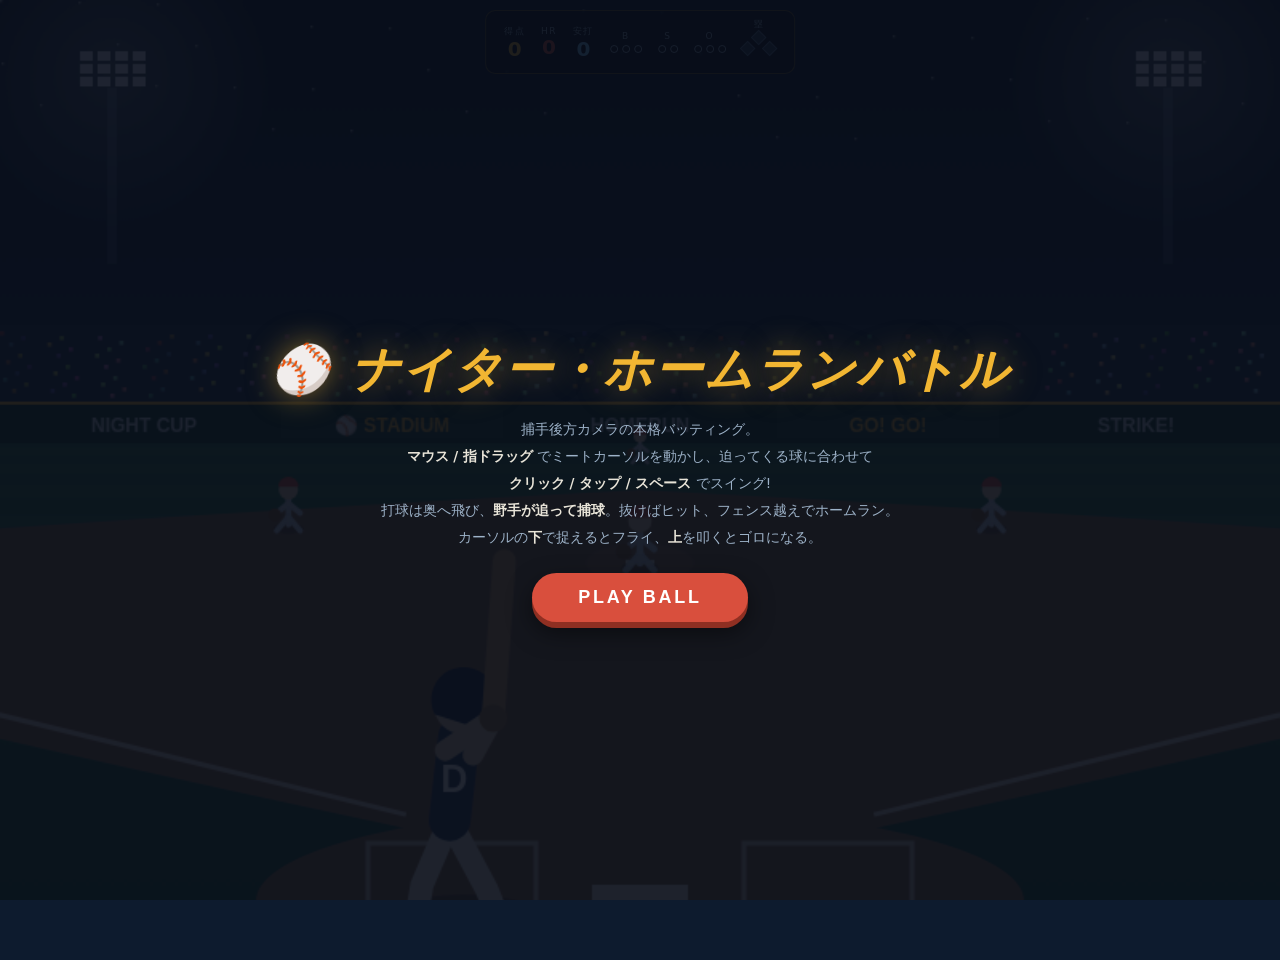
==== original.html @ 0b285982 "3Dでバッティングができるように変更" ====
<!DOCTYPE html>
<html lang="ja">
<head>
<meta charset="UTF-8">
<meta name="viewport" content="width=device-width, initial-scale=1.0">
<title>ナイター・ホームランバトル</title>
<style>
  :root{--night:#0d1b2e;--gold:#f2b632;--red:#d94f3d;--blue:#7ec8ff;--ink:#e8e4d8;}
  *{margin:0;padding:0;box-sizing:border-box;-webkit-tap-highlight-color:transparent;}
  html,body{height:100%;overflow:hidden;background:var(--night);
    font-family:"Hiragino Kaku Gothic ProN","Yu Gothic",system-ui,sans-serif;user-select:none;}
  /* 基本: ページの横幅いっぱいに表示(埋め込み向け) */
  #wrap{position:relative;width:100%;display:flex;align-items:center;justify-content:center;}
  canvas{display:block;width:100%;height:auto;cursor:none;box-shadow:0 0 80px rgba(0,0,0,.6);touch-action:none;}
  /* 全画面時(Fullscreen API / 疑似フルスクリーン共通) */
  #wrap:fullscreen,#wrap.fakefull{position:fixed;inset:0;width:100vw;height:100vh;background:var(--night);z-index:999;}
  #wrap:fullscreen canvas,#wrap.fakefull canvas{width:auto;height:auto;max-width:100vw;max-height:100vh;}
  #fsBtn{position:absolute;right:12px;bottom:12px;z-index:8;
    width:44px;height:44px;border-radius:10px;border:1px solid rgba(242,182,50,.5);
    background:rgba(6,12,22,.8);color:var(--gold);font-size:20px;cursor:pointer;
    display:flex;align-items:center;justify-content:center;transition:background .15s;}
  #fsBtn:hover{background:rgba(20,32,52,.9);}
  #hud{position:absolute;top:10px;left:50%;transform:translateX(-50%);
    display:flex;gap:16px;align-items:center;background:rgba(6,12,22,.85);
    border:1px solid rgba(242,182,50,.4);border-radius:10px;padding:7px 18px;
    color:var(--ink);font-variant-numeric:tabular-nums;pointer-events:none;z-index:5;}
  #hud .lbl{font-size:9px;letter-spacing:.16em;color:#9db2c8;}
  #hud .val{font-size:20px;font-weight:800;color:var(--gold);line-height:1.1;}
  #hud .box{text-align:center;}
  .dots{display:flex;gap:4px;margin-top:4px;justify-content:center;}
  .d{width:8px;height:8px;border-radius:50%;border:1px solid #9db2c8;}
  .d.b.on{background:#4caf50;border-color:#4caf50;}
  .d.s.on{background:var(--gold);border-color:var(--gold);}
  .d.o.on{background:var(--red);border-color:var(--red);}
  #bases{position:relative;width:34px;height:34px;margin-top:1px;}
  #bases i{position:absolute;width:11px;height:11px;background:#2c3c54;border:1px solid #56708f;transform:rotate(45deg);}
  #bases .b2{top:0;left:11px;} #bases .b3{top:11px;left:0;} #bases .b1{top:11px;left:22px;}
  #bases i.on{background:var(--gold);border-color:var(--gold);box-shadow:0 0 6px var(--gold);}
  #msg{position:absolute;top:26%;left:50%;transform:translate(-50%,-50%);
    font-size:min(11vw,68px);font-weight:900;letter-spacing:.05em;font-style:italic;
    color:var(--gold);text-shadow:0 0 24px rgba(242,182,50,.65),0 4px 0 rgba(0,0,0,.5);
    opacity:0;pointer-events:none;z-index:6;white-space:nowrap;}
  #msg.show{animation:pop .95s ease-out forwards;}
  #msg.hr{color:#fff;text-shadow:0 0 30px var(--gold),0 0 60px var(--red),0 4px 0 rgba(0,0,0,.5);}
  #msg.out{color:var(--blue);text-shadow:0 0 24px rgba(126,200,255,.6),0 4px 0 rgba(0,0,0,.5);}
  @keyframes pop{0%{opacity:0;transform:translate(-50%,-50%) scale(.4);}
    18%{opacity:1;transform:translate(-50%,-50%) scale(1.15);}
    30%{transform:translate(-50%,-50%) scale(1);}80%{opacity:1;}
    100%{opacity:0;transform:translate(-50%,-52%) scale(1.02);}}
  #start,#over{position:absolute;inset:0;display:flex;flex-direction:column;align-items:center;
    justify-content:center;gap:14px;z-index:10;background:rgba(8,14,26,.9);color:var(--ink);
    text-align:center;padding:20px;}
  #start h1,#over h1{font-size:min(8vw,48px);font-weight:900;font-style:italic;color:var(--gold);
    letter-spacing:.04em;text-shadow:0 0 30px rgba(242,182,50,.5);}
  .sub{color:#9db2c8;font-size:13.5px;line-height:2;}
  .sub b{color:var(--ink);}
  .btn{margin-top:8px;padding:14px 46px;font-size:18px;font-weight:800;background:var(--red);
    color:#fff;border:none;border-radius:999px;cursor:pointer;letter-spacing:.15em;
    box-shadow:0 6px 0 #8f2f22,0 10px 24px rgba(0,0,0,.5);transition:transform .08s;}
  .btn:active{transform:translateY(4px);box-shadow:0 2px 0 #8f2f22;}
  #over{display:none;}
  .final{font-size:min(14vw,80px);font-weight:900;color:#fff;line-height:1;}
  .final small{font-size:16px;color:var(--gold);display:block;letter-spacing:.3em;margin-bottom:6px;}
  @media (prefers-reduced-motion:reduce){#msg.show{animation-duration:.01s;}}
</style>
</head>
<body>
<div id="wrap">
  <canvas id="cv" width="800" height="600"></canvas>
  <div id="hud">
    <div class="box"><div class="lbl">得点</div><div class="val" id="hScore">0</div></div>
    <div class="box"><div class="lbl">HR</div><div class="val" id="hHR" style="color:var(--red)">0</div></div>
    <div class="box"><div class="lbl">安打</div><div class="val" id="hHits" style="color:var(--blue)">0</div></div>
    <div class="box"><div class="lbl">B</div><div class="dots" id="hBalls"><span class="d b"></span><span class="d b"></span><span class="d b"></span></div></div>
    <div class="box"><div class="lbl">S</div><div class="dots" id="hStrikes"><span class="d s"></span><span class="d s"></span></div></div>
    <div class="box"><div class="lbl">O</div><div class="dots" id="hOuts"><span class="d o"></span><span class="d o"></span><span class="d o"></span></div></div>
    <div class="box"><div class="lbl">塁</div><div id="bases"><i class="b1"></i><i class="b2"></i><i class="b3"></i></div></div>
  </div>
  <div id="msg"></div>
  <button id="fsBtn" title="全画面表示">⛶</button>
  <div id="start">
    <h1>⚾ ナイター・ホームランバトル</h1>
    <div class="sub">
      捕手後方カメラの本格バッティング。<br>
      <b>マウス / 指ドラッグ</b> でミートカーソルを動かし、迫ってくる球に合わせて<br>
      <b>クリック / タップ / スペース</b> でスイング!<br>
      打球は奥へ飛び、<b>野手が追って捕球</b>。抜けばヒット、フェンス越えでホームラン。<br>
      カーソルの<b>下</b>で捉えるとフライ、<b>上</b>を叩くとゴロになる。
    </div>
    <button class="btn" id="btnStart">PLAY BALL</button>
  </div>
  <div id="over">
    <div class="final"><small>FINAL</small><span id="finalScore">0</span><small style="letter-spacing:.1em;margin-top:4px;">得点</small></div>
    <div class="sub" id="finalDetail"></div>
    <button class="btn" id="btnRetry">もう一度</button>
  </div>
</div>
<script>
(()=>{
"use strict";
const cv=document.getElementById('cv'),cx=cv.getContext('2d');
const W=800,H=600;
const $=id=>document.getElementById(id);
const msgEl=$('msg');

// ---------- Audio ----------
let AC=null;
function ac(){if(!AC)AC=new (window.AudioContext||window.webkitAudioContext)();return AC;}
function beep(f,dur,type='square',vol=.15,slide=0){
  try{const a=ac(),o=a.createOscillator(),g=a.createGain();
  o.type=type;o.frequency.setValueAtTime(f,a.currentTime);
  if(slide)o.frequency.exponentialRampToValueAtTime(Math.max(30,f+slide),a.currentTime+dur);
  g.gain.setValueAtTime(vol,a.currentTime);
  g.gain.exponentialRampToValueAtTime(.001,a.currentTime+dur);
  o.connect(g).connect(a.destination);o.start();o.stop(a.currentTime+dur);}catch(e){}
}
function crack(strong){beep(180,.08,'square',strong?.34:.24,-120);beep(900,.05,'triangle',.2,-500);}
function crowd(){try{const a=ac(),len=a.sampleRate*1.4,buf=a.createBuffer(1,len,a.sampleRate),d=buf.getChannelData(0);
  for(let i=0;i<len;i++)d[i]=(Math.random()*2-1)*(1-i/len)*.5;
  const s=a.createBufferSource(),g=a.createGain(),f=a.createBiquadFilter();
  f.type='bandpass';f.frequency.value=900;f.Q.value=.6;g.gain.value=.35;
  s.buffer=buf;s.connect(f).connect(g).connect(a.destination);s.start();}catch(e){}}

// ============================================================
//  透視投影: フィールド座標 (fx: -1..1 左右, fd: 0..1 手前→フェンス, z: 高さ)
// ============================================================
const HORIZON=210, PLATE_Y=545;
// ---------- カメラ: 打撃時=望遠(狭画角) / 打球後=広角 ----------
const CAM_BAT ={spread:5200,size:1.5}; // P・二遊間・センターのみ見える
const CAM_WIDE={spread:1900,size:1.1}; // フィールド全景(画面幅いっぱい)
const cam={k:0,target:0};
function camNow(){
  const e=cam.k<.5?2*cam.k*cam.k:1-Math.pow(-2*cam.k+2,2)/2;
  return{
    spread:CAM_BAT.spread+(CAM_WIDE.spread-CAM_BAT.spread)*e,
    size:  CAM_BAT.size  +(CAM_WIDE.size  -CAM_BAT.size)*e,
  };
}
// 本物の透視投影: 距離に反比例(直線は直線のまま映る)
const DEPTH_K=4;
function proj(fx,fd){
  const c=camNow();
  const t=Math.min(1.15,Math.max(0,fd));
  const z=1+DEPTH_K*t;
  const y=HORIZON+(PLATE_Y-HORIZON)/z;
  const scale=Math.max(.15,1/z);
  const x=400+fx*c.spread*scale;
  return{x,y,scale};
}
const WALL_Z=13;          // フェンスの高さ(z単位)
const MOUND={fx:0,fd:0.34};
// ストライクゾーン(画面固定・プレート上空)
const ZONE={x:400,y:388,w:150,h:172};

// ---------- Fielders (フィールド座標) ----------
function makeFielders(){
  return [
    {name:'投',fx:0,fd:0.34},
    {name:'一',fx:0.22,fd:0.34},
    {name:'二',fx:0.12,fd:0.46},
    {name:'遊',fx:-0.12,fd:0.46},
    {name:'三',fx:-0.22,fd:0.34},
    {name:'左',fx:-0.46,fd:0.78},
    {name:'中',fx:0,fd:0.84},
    {name:'右',fx:0.46,fd:0.78},
  ].map(f=>({...f,hx:f.fx,hd:f.fd,chasing:false,hasBall:false}));
}
// ファウル判定: フェアゾーンは |fx| <= fd*1.05 + 0.06
function isFair(fx,fd){return Math.abs(fx)<=fd*1.05+0.06;}

// ---------- State ----------
const G={
  state:'title',t:0,
  score:0,hr:0,hits:0,balls:0,strikes:0,outs:0,
  bases:[false,false,false],
  viz:[], // 走者アニメ {v:塁パス位置0..4, targetV, run}
  scorePops:[], // 得点演出 {from,to,t}
  pitch:null,fly:null,
  swing:-1,swung:false,
  cursor:{x:ZONE.x,y:ZONE.y,r:30},
  fielders:makeFielders(),
  particles:[],fireworks:[],
  shake:0,resultDelay:0,speedMul:1,pitchType:'straight',
};
const WINDUP_LEN=105;
const PITCHES={
  straight:{name:'ストレート',spd:1.0,curve:0,drop:0},
  curve:{name:'カーブ',spd:.82,curve:1,drop:.4},
  fork:{name:'フォーク',spd:.9,curve:0,drop:1},
  change:{name:'チェンジアップ',spd:.68,curve:.3,drop:.2},
};

// ---------- Input ----------
function canvasPos(e){const r=cv.getBoundingClientRect();
  return{x:(e.clientX-r.left)*W/r.width,y:(e.clientY-r.top)*H/r.height};}
cv.addEventListener('pointermove',e=>{const p=canvasPos(e);moveCursor(p.x,p.y);});
cv.addEventListener('pointerdown',e=>{const p=canvasPos(e);moveCursor(p.x,p.y);swingInput();});
window.addEventListener('keydown',e=>{
  if(e.code==='Space'){e.preventDefault();swingInput();}
  const st=9;
  if(e.code==='ArrowLeft')moveCursor(G.cursor.x-st,G.cursor.y);
  if(e.code==='ArrowRight')moveCursor(G.cursor.x+st,G.cursor.y);
  if(e.code==='ArrowUp')moveCursor(G.cursor.x,G.cursor.y-st);
  if(e.code==='ArrowDown')moveCursor(G.cursor.x,G.cursor.y+st);
});
function moveCursor(x,y){
  const m=40;
  G.cursor.x=Math.max(ZONE.x-ZONE.w/2-m,Math.min(ZONE.x+ZONE.w/2+m,x));
  G.cursor.y=Math.max(ZONE.y-ZONE.h/2-m,Math.min(ZONE.y+ZONE.h/2+m,y));
}
function swingInput(){
  if(G.state==='title'||G.state==='over')return;
  if((G.state==='pitch'||G.state==='windup')&&!G.swung){
    G.swung=true;G.swing=0;beep(300,.06,'sawtooth',.12,-100);
    if(G.state==='pitch')judgeSwing();
  }
}
$('btnStart').onclick=()=>{$('start').style.display='none';ac();startGame();};
$('btnRetry').onclick=()=>{$('over').style.display='none';startGame();};

function startGame(){
  Object.assign(G,{score:0,hr:0,hits:0,balls:0,strikes:0,outs:0,speedMul:1,
    bases:[false,false,false],viz:[],scorePops:[],particles:[],fireworks:[],fielders:makeFielders()});
  updateHUD();toWindup();
}
function updateHUD(){
  $('hScore').textContent=G.score;$('hHR').textContent=G.hr;$('hHits').textContent=G.hits;
  [...$('hBalls').children].forEach((el,i)=>el.classList.toggle('on',i<G.balls));
  [...$('hStrikes').children].forEach((el,i)=>el.classList.toggle('on',i<G.strikes));
  [...$('hOuts').children].forEach((el,i)=>el.classList.toggle('on',i<G.outs));
  ['b1','b2','b3'].forEach((c,i)=>document.querySelector('#bases .'+c).classList.toggle('on',G.bases[i]));
}
function showMsg(text,cls){
  msgEl.textContent=text;msgEl.classList.remove('show','hr','out');void msgEl.offsetWidth;
  if(cls)msgEl.classList.add(cls);msgEl.classList.add('show');
}

// ---------- Pitch ----------
function toWindup(){
  G.state='windup';G.t=0;G.swung=false;G.swing=-1;G.pitch=null;G.fly=null;
  G.batterGone=false; // 次の打者が打席に入る
  cam.target=0; // 打撃ビューに戻す
  G.fielders=makeFielders();
  const keys=Object.keys(PITCHES);
  G.pitchType=keys[Math.random()*keys.length|0];
  const inZone=Math.random()<.7;
  let tx,ty;
  if(inZone){
    tx=ZONE.x+(Math.random()*2-1)*(ZONE.w/2-18);
    ty=ZONE.y+(Math.random()*2-1)*(ZONE.h/2-18);
  }else{
    const side=Math.random()*4|0,off=24+Math.random()*30;
    tx=ZONE.x+(Math.random()*2-1)*ZONE.w*.55;
    ty=ZONE.y+(Math.random()*2-1)*ZONE.h*.55;
    if(side===0)tx=ZONE.x-ZONE.w/2-off;if(side===1)tx=ZONE.x+ZONE.w/2+off;
    if(side===2)ty=ZONE.y-ZONE.h/2-off;if(side===3)ty=ZONE.y+ZONE.h/2+off;
  }
  G.nextTarget={tx,ty,inZone};
}
function toPitch(){
  G.state='pitch';G.t=0;
  const def=PITCHES[G.pitchType];
  G.pitch={p:0,speed:.0148*def.spd*G.speedMul*(0.92+Math.random()*.18),
    tx:G.nextTarget.tx,ty:G.nextTarget.ty,inZone:G.nextTarget.inZone,def};
  beep(700,.05,'sine',.08);
}
// 投球: 奥(投手の手元)から手前のゾーンへ、加速しながら大きくなる
function pitchPos(p){
  const t=p,pt=G.pitch,def=pt.def;
  const rel=proj(MOUND.fx,MOUND.fd);
  const rx=rel.x+6, ry=rel.y-58*rel.scale*camNow().size-14; // リリースポイント
  const e=t*t*.55+t*.45; // 手前ほど速く見える
  let x=rx+(pt.tx-rx)*e;
  let y=ry+(pt.ty-ry)*e;
  if(def.curve)x+=Math.sin(t*Math.PI)*40*def.curve*t;
  if(def.drop)y-=Math.sin(t*Math.PI)*36*def.drop*(1-t*.35);
  const r=2.5+Math.pow(t,1.6)*12.5;
  return{x,y,r};
}

// ---------- Swing → launch ----------
function judgeSwing(){
  const p=G.pitch.p;
  const GOOD=[.78,1.04],PERF=[.875,.99];
  if(p<GOOD[0]||p>GOOD[1])return;
  const dx=G.cursor.x-G.pitch.tx,dy=G.cursor.y-G.pitch.ty;
  const dist=Math.hypot(dx,dy);
  const MEET=G.cursor.r+11;
  if(dist>MEET)return;
  const tq=(p>=PERF[0]&&p<=PERF[1])?1:0.6;
  const cq=1-dist/MEET;
  const q=tq*(0.3+cq*0.7);
  launchBall(q,dx,dy,p);
}
function launchBall(q,dx,dy,p){
  crack(q>.6);G.shake=6+q*10;
  const loft=Math.max(-1,Math.min(1,dy/26)); // +:すくい上げ -:叩き(感度ゆるめ)
  // 飛距離: ポップフライ(loft大)は失速、ライナー〜中弾道が最も伸びる
  const carry=loft>0?(1-loft*0.6):(1-Math.abs(loft)*0.15);
  const vd=(0.007+q*0.011)*carry;                    // 奥への速度
  const vz=Math.max(.25,(1.7+loft*1.5)*(0.5+q*.55)); // 打ち上げ(範囲を圧縮)
  // 打球方向はタイミングで決まる(右打者):
  //   早い(p小) → 引っ張り=レフト(fx負) / 遅い(p大) → 流し=ライト(fx正) / ジャスト → センター
  const T_CENTER=0.9325; // パーフェクトゾーンの中心
  const spray=(p-T_CENTER)*0.085;
  const vfx=spray+dx*0.0004+(Math.random()*0.0024-0.0012); // カーソル左右は微調整程度
  G.fly={
    fx:0,fd:0.02,z:2.5,
    vfx,vd,vz,g:.055,
    phase:'fly',trail:[],frames:0,q,
    wallHit:false,judged:false,outcome:null,
  };
  G.state='hitfly';G.t=0;G.pitch=null;
  cam.target=1; // 打った瞬間 → 広角へズームアウト
  assignChaser();
  const pos=proj(0,0.02);
  const n=q>.8?28:12;
  for(let i=0;i<n;i++)G.particles.push({x:pos.x,y:pos.y-30,
    vx:(Math.random()*2-1)*6,vy:(Math.random()*2-1)*6,
    life:30+Math.random()*20,c:q>.8?'#f2b632':'#fff',s:2+Math.random()*3});
}
function predictLanding(){
  const f=G.fly;
  let fx=f.fx,fd=f.fd,z=f.z,vfx=f.vfx,vd=f.vd,vz=f.vz;
  for(let i=0;i<700;i++){
    fx+=vfx;fd+=vd;z+=vz;vz-=f.g;vd*=.998;
    if(fd>=1)return{fx,fd:1,z,overFence:z>=WALL_Z};
    if(z<=0)return{fx,fd,z:0,overFence:false};
  }
  return{fx,fd,z:0,overFence:false};
}
function assignChaser(){
  const land=predictLanding();
  G.fly.pred=land;
  if(land.overFence)return;
  let best=null,bd=1e9;
  for(const fd of G.fielders){
    const d=Math.hypot((fd.fx-land.fx)*1.15,fd.fd-land.fd);
    if(d<bd){bd=d;best=fd;}
  }
  if(best){best.chasing=true;}
}

// ---------- 打球&守備シミュレーション ----------
const FIELDER_SPEED=0.0038, CATCH_R=0.026, CATCH_Z=5, REACTION=22; // 反応遅れ(フレーム)
const TRACK_D=0.92; // これより深い飛球は捕球不可(フェンス際で失速)
function stepHitBall(){
  const f=G.fly;f.frames++;
  if(f.phase==='fly'){
    f.fx+=f.vfx;f.fd+=f.vd;f.z+=f.vz;f.vz-=f.g;f.vd*=.998;
    if(f.fd>=1&&!f.wallHit){
      if(f.z>=WALL_Z){settle('hr');return;}
      f.wallHit=true;f.fd=0.995;
      f.vd=-Math.abs(f.vd)*.3;f.vfx*=.5;f.vz=Math.min(f.vz,.3);
      beep(140,.1,'square',.2,-60);
    }
    if(f.z<=0){
      f.z=0;
      if(!isFair(f.fx,f.fd)){settle('foul');return;}
      f.phase='roll';
      f.vd*=.72;f.vfx*=.72;f.vz=0; // 着地後もよく転がる
      reassignToBall();
    }
  }else if(f.phase==='roll'){
    f.fx+=f.vfx;f.fd+=f.vd;
    f.vfx*=.982;f.vd*=.982;
    if(f.fd>=0.99){f.fd=0.99;f.vd=-Math.abs(f.vd)*.3;}
    if(Math.abs(f.vfx)<.0002&&Math.abs(f.vd)<.0002){f.vfx=0;f.vd=0;}
  }
  const sp=proj(f.fx,f.fd);
  f.trail.push({x:sp.x,y:sp.y-f.z*7*sp.scale*camNow().size,s:sp.scale});
  if(f.trail.length>14)f.trail.shift();

  // 野手AI(反応遅れあり)
  for(const fd of G.fielders){
    let tx=fd.hx,td=fd.hd;
    if(fd.chasing&&f.frames>REACTION){
      tx=f.phase==='fly'?f.pred.fx:f.fx;
      td=f.phase==='fly'?f.pred.fd:f.fd;
    }
    const dx=tx-fd.fx,dd=td-fd.fd,d=Math.hypot(dx,dd);
    if(d>0.004){const s=Math.min(FIELDER_SPEED,d);fd.fx+=dx/d*s;fd.fd+=dd/d*s;}
    if(fd.chasing&&!f.judged){
      const bd=Math.hypot((fd.fx-f.fx)*1.15,fd.fd-f.fd);
      if(f.phase==='fly'&&bd<CATCH_R&&f.z<CATCH_Z&&f.z>0&&f.vz<0&&f.fd<TRACK_D){
        fd.hasBall=true;
        settle(isFair(f.fx,f.fd)?'flyout':'foulflyout');return;
      }
      if(f.phase==='roll'&&bd<CATCH_R+0.012){
        fd.hasBall=true;settleGroundPickup(fd);return;
      }
    }
  }
  if(f.frames>560)settleGroundPickup(null);
}
function reassignToBall(){
  for(const fd of G.fielders)fd.chasing=false;
  let best=null,bd=1e9;
  for(const fd of G.fielders){
    const d=Math.hypot((fd.fx-G.fly.fx)*1.15,fd.fd-G.fly.fd);
    if(d<bd){bd=d;best=fd;}
  }
  if(best)best.chasing=true;
}
function settleGroundPickup(fdr){
  const f=G.fly;f.judged=true;
  const pd=fdr?fdr.fd:f.fd, px=fdr?fdr.fx:f.fx;
  const elapsed=f.frames;
  let outcome;
  if(pd<0.40&&elapsed<58)outcome='groundout';       // 浅い所を素早く処理した時だけアウト
  else if(pd<0.52)outcome=elapsed>110?'double':'single';
  else if(pd<0.78)outcome='single';
  else{
    const corner=Math.abs(px)>0.5;
    outcome=(f.wallHit&&corner)||elapsed>180?'triple':'double';
  }
  settle(outcome);
}
function settle(outcome){
  G.fly.judged=true;G.fly.outcome=outcome;
  if(outcome==='hr')G.fly.phase='gone';
  finishPlay(outcome);
}

// ---------- 結果処理 ----------
// 塁パス: 0=ホーム,1=一塁,2=二塁,3=三塁,4=ホーム(生還)
const BASE_PATH=[[0,0.035],[0.25,0.29],[0,0.5],[-0.25,0.29],[0,0.035]];
function pathPos(v){
  const i=Math.min(3,Math.floor(v)),t=v-i;
  const a=BASE_PATH[i],b=BASE_PATH[i+1];
  return{fx:a[0]+(b[0]-a[0])*t,fd:a[1]+(b[1]-a[1])*t};
}
const RUN_SPEED=0.02; // 1塁間 ≒ 50フレーム
function vizAt(base){return G.viz.find(r=>r.base===base);}
function runnersSettled(){return G.viz.every(r=>r.v>=r.targetV-1e-6);}
function stepRunners(){
  for(const r of G.viz){
    if(r.v<r.targetV)r.v=Math.min(r.targetV,r.v+RUN_SPEED);
    // ★ホームイン: 得点加算+中央に「0→1」演出
    if(r.base==='scored'&&!r.counted&&r.v>=3.999){
      r.counted=true;
      const from=G.score; G.score++;
      G.scorePops.push({from,to:G.score,t:0});
      updateHUD();
      beep(720,.16,'sine',.18,260);
      setTimeout(()=>beep(980,.2,'sine',.16,180),90);
      // ホームベース上に小さな祝砲
      const hp=proj(0,0.035);
      for(let i=0;i<14;i++)G.particles.push({x:hp.x,y:hp.y-8,
        vx:(Math.random()*2-1)*4,vy:-Math.random()*5-1,
        life:26+Math.random()*18,c:'#f2b632',s:2+Math.random()*2.5});
    }
  }
  // 生還した走者を除去
  G.viz=G.viz.filter(r=>!(r.base==='scored'&&r.v>=3.999&&r.counted));
}
function advanceRunners(n){
  let runs=0;
  // 既存走者(3塁から順に)
  for(let b=2;b>=0;b--){
    if(!G.bases[b])continue;
    const r=vizAt(b);
    const nb=b+n;
    if(nb>=3){runs++;if(r){r.targetV=4;r.base='scored';}}
    else{if(r){r.targetV=nb+1;r.base=nb;}}
    G.bases[b]=false;
  }
  // ロジック上の塁を更新
  for(const r of G.viz)if(r.base!=='scored')G.bases[r.base]=true;
  // 打者走者
  G.batterGone=true; // 打者はランナーとして表示
  if(n>=4){runs++;G.viz.push({v:0,targetV:4,base:'scored'});}
  else{G.viz.push({v:0,targetV:n,base:n-1});G.bases[n-1]=true;}
  return runs;
}
function walk(){
  let runs=0;
  // 押し出しの連鎖: 塁が詰まっている分だけ進む
  const forced=[true,G.bases[0],G.bases[0]&&G.bases[1]]; // 打者,1塁,2塁走者が動くか
  if(G.bases[0]&&G.bases[1]&&G.bases[2]){ // 3塁走者押し出し
    const r=vizAt(2);if(r){r.targetV=4;r.base='scored';}
    G.bases[2]=false;runs=1;
  }
  if(forced[2]&&G.bases[1]){const r=vizAt(1);if(r){r.targetV=3;r.base=2;}G.bases[1]=false;G.bases[2]=true;}
  if(forced[1]&&G.bases[0]){const r=vizAt(0);if(r){r.targetV=2;r.base=1;}G.bases[0]=false;G.bases[1]=true;}
  G.viz.push({v:0,targetV:1,base:0});G.bases[0]=true;
  G.batterGone=true; // 打者はランナーとして表示
  cam.target=1; // 四球の歩きも広角で見せる
  return runs;
}
function finishPlay(outcome){
  let runs=0,msg='',cls=null;
  switch(outcome){
    case 'hr':
      runs=advanceRunners(4);G.hr++;G.hits++;cls='hr';
      msg=runs>1?`${runs}ラン ホームラン!!`:'ホームラン!!';
      crowd();for(let i=0;i<3;i++)setTimeout(spawnFirework,i*260);
      break;
    case 'triple':runs=advanceRunners(3);G.hits++;msg='三塁打!!';beep(650,.18,'triangle',.16,250);break;
    case 'double':runs=advanceRunners(2);G.hits++;msg='二塁打!';beep(600,.15,'triangle',.15,200);break;
    case 'single':runs=advanceRunners(1);G.hits++;msg='ヒット!';beep(520,.12,'triangle',.13,150);break;
    case 'flyout':G.outs++;msg='フライアウト!';cls='out';beep(300,.2,'sine',.12,-100);G.balls=0;G.strikes=0;break;
    case 'foulflyout':G.outs++;msg='ファウルフライ捕球!';cls='out';beep(300,.2,'sine',.12,-100);G.balls=0;G.strikes=0;break;
    case 'groundout':G.outs++;msg='ゴロアウト!';cls='out';beep(170,.25,'square',.14,-60);G.balls=0;G.strikes=0;break;
    case 'foul':if(G.strikes<2)G.strikes++;msg='ファウル';beep(240,.15,'sawtooth',.1,-60);break;
    case 'walk':runs=walk();G.balls=0;G.strikes=0;msg='フォアボール';beep(480,.2,'sine',.14,120);break;
    case 'hbp':runs=walk();G.balls=0;G.strikes=0;msg='デッドボール!';beep(200,.25,'square',.14,-40);break;
  }
  // 得点はランナーがホームを踏んだ瞬間に加算(stepRunnersで処理)
  if(['hr','triple','double','single'].includes(outcome)){G.balls=0;G.strikes=0;}
  showMsg(msg,cls);
  G.speedMul=Math.min(1.8,1+(G.hits+G.hr*2)*.045);
  updateHUD();
  if(G.outs>=3){setTimeout(gameOver,1100);G.resultDelay=9999;return;}
  G.resultDelay=outcome==='hr'?95:70;
}
function ballOrStrikeAtPlate(){
  if(G.swung){G.strikes++;beep(160,.22,'square',.15,-60);showMsg('空振り!');}
  else if(G.pitch.inZone){G.strikes++;beep(160,.22,'square',.15,-60);showMsg('ストライク!');}
  else{
    G.balls++;beep(380,.12,'sine',.1);showMsg('ボール');
    if(G.balls>=4){G.pitch=null;G.state='result';G.t=0;finishPlay('walk');return;}
  }
  if(G.strikes>=3){
    G.strikes=0;G.balls=0;G.outs++;showMsg('三振!','out');
    if(G.outs>=3){updateHUD();setTimeout(gameOver,900);G.pitch=null;G.state='result';G.resultDelay=9999;return;}
  }
  updateHUD();
  G.pitch=null;G.state='result';G.t=0;G.resultDelay=45;
}
function gameOver(){
  G.state='over';
  $('finalScore').textContent=G.score;
  $('finalDetail').textContent=`安打 ${G.hits} / ホームラン ${G.hr} 本`;
  $('over').style.display='flex';
}
function spawnFirework(){
  const x=120+Math.random()*560,y=50+Math.random()*100,hue=Math.random()*360;
  for(let i=0;i<46;i++){const a=Math.PI*2*i/46,sp=2+Math.random()*2.5;
    G.fireworks.push({x,y,vx:Math.cos(a)*sp,vy:Math.sin(a)*sp,life:50+Math.random()*25,hue});}
  beep(80,.3,'sine',.2,300);
}

// ============================================================
//  Drawing — 捕手後方カメラ
// ============================================================
function drawField(){
  // 空
  const sky=cx.createLinearGradient(0,0,0,HORIZON);
  sky.addColorStop(0,'#0a1424');sky.addColorStop(1,'#16263f');
  cx.fillStyle=sky;cx.fillRect(0,0,W,HORIZON);
  cx.fillStyle='rgba(255,255,255,.55)';
  for(let i=0;i<36;i++)cx.fillRect((i*97)%W,(i*53)%90,1.4,1.4);
  // 照明塔
  for(const lx of [70,730]){
    cx.fillStyle='#33425c';cx.fillRect(lx-3,55,6,110);
    cx.fillStyle='#e8f0fb';
    for(let r=0;r<3;r++)for(let c=0;c<4;c++)cx.fillRect(lx-20+c*11,32+r*8,8,6);
    const gl=cx.createRadialGradient(lx,44,4,lx,44,100);
    gl.addColorStop(0,'rgba(230,240,255,.3)');gl.addColorStop(1,'rgba(230,240,255,0)');
    cx.fillStyle=gl;cx.beginPath();cx.arc(lx,44,100,0,7);cx.fill();
  }
  // フェンス位置(投影から算出)
  const fenceB=proj(0,1).y, wallTop=fenceB-24;
  // 外野スタンド(観客)
  cx.fillStyle='#233248';cx.fillRect(0,wallTop-50,W,50);
  for(let i=0;i<260;i++){
    const x=(i*29.7)%W, y=wallTop-46+((i*7)%40);
    cx.fillStyle=`hsl(${(i*47)%360},38%,${42+(i%3)*9}%)`;
    cx.fillRect(x,y,2.6,2.6);
  }
  // 外野フェンス(壁) — 看板つき
  cx.fillStyle='#123a26';cx.fillRect(0,wallTop,W,fenceB-wallTop);
  cx.font='bold 12px sans-serif';cx.textAlign='center';
  const ads=['NIGHT CUP','⚾ STADIUM','HOMERUN','GO! GO!','STRIKE!'];
  for(let i=0;i<5;i++){
    cx.fillStyle=i%2?'#1a4530':'#16402b';
    cx.fillRect(20+i*155,wallTop+3,140,18);
    cx.fillStyle=i%2?'#f2b632':'#cfd8e6';
    cx.fillText(ads[i],90+i*155,wallTop+17);
  }
  cx.fillStyle='#f2b632';cx.fillRect(0,wallTop-2,W,2); // HRライン
  // グラウンド(芝)
  const gr=cx.createLinearGradient(0,fenceB,0,H);
  gr.addColorStop(0,'#2a6b45');gr.addColorStop(1,'#174a2f');
  cx.fillStyle=gr;cx.fillRect(0,fenceB,W,H-fenceB);
  // 芝の刈り模様(遠近)
  cx.fillStyle='rgba(255,255,255,.045)';
  for(let i=0;i<6;i++){
    const d1=0.95-i*0.15,d2=d1-0.075;
    if(d2<0)break;
    const p1=proj(-1.6,d1),p2=proj(1.6,d1),p3=proj(1.6,d2),p4=proj(-1.6,d2);
    cx.beginPath();cx.moveTo(p1.x,p1.y);cx.lineTo(p2.x,p2.y);cx.lineTo(p3.x,p3.y);cx.lineTo(p4.x,p4.y);cx.closePath();cx.fill();
  }
  // 内野の土: きれいなダイヤモンド(投影した4頂点+膨らみ)
  cx.fillStyle='#8a6642';
  {
    const h=proj(0,0.015),r1=proj(0.34,0.30),s2=proj(0,0.62),l1=proj(-0.34,0.30);
    cx.beginPath();
    cx.moveTo(h.x,h.y+22);
    cx.quadraticCurveTo((h.x+r1.x)/2+40,(h.y+r1.y)/2+14,r1.x,r1.y);
    cx.quadraticCurveTo((r1.x+s2.x)/2+26,(r1.y+s2.y)/2-6,s2.x,s2.y);
    cx.quadraticCurveTo((s2.x+l1.x)/2-26,(l1.y+s2.y)/2-6,l1.x,l1.y);
    cx.quadraticCurveTo((h.x+l1.x)/2-40,(h.y+l1.y)/2+14,h.x,h.y+22);
    cx.closePath();cx.fill();
  }
  // マウンド
  {
    const m=proj(MOUND.fx,MOUND.fd);
    const cs=camNow().size;
    cx.fillStyle='#96714b';
    cx.beginPath();cx.ellipse(m.x,m.y,(34*m.scale+8)*cs,(12*m.scale+3)*cs,0,0,7);cx.fill();
    cx.fillStyle='#e8e4d8';cx.fillRect(m.x-6*cs,m.y-2,12*cs,3);
  }
  // ベース
  for(const[bfx,bfd]of[[0.25,0.29],[0,0.5],[-0.25,0.29]]){
    const b=proj(bfx,bfd);
    if(b.x<-30||b.x>W+30)continue;
    cx.save();cx.translate(b.x,b.y);cx.rotate(Math.PI/4);
    const s=(7*b.scale+3)*camNow().size;
    cx.fillStyle='#e8e4d8';cx.fillRect(-s/2,-s/2,s,s);
    cx.restore();
  }
  // ファウルライン(フェア境界 |fx| = fd*1.05 に沿って投影曲線で描く)
  cx.strokeStyle='rgba(232,228,216,.85)';cx.lineWidth=3;
  for(const sgn of [1,-1]){
    cx.beginPath();
    let first=true;
    for(let d=0.03;d<=1.001;d+=0.05){
      const p=proj(sgn*d*1.05,d);
      if(first){cx.moveTo(p.x,p.y);first=false;}else cx.lineTo(p.x,p.y);
    }
    cx.stroke();
  }
  // ホームプレート周りの土&プレート&バッターボックス(手前・大きく)
  cx.fillStyle='#8a6642';
  cx.beginPath();cx.ellipse(400,PLATE_Y+18,240,58,0,0,7);cx.fill();
  cx.fillStyle='#e8e4d8';
  cx.beginPath();
  cx.moveTo(370,PLATE_Y+8);cx.lineTo(430,PLATE_Y+8);cx.lineTo(430,PLATE_Y+22);
  cx.lineTo(400,PLATE_Y+34);cx.lineTo(370,PLATE_Y+22);cx.closePath();cx.fill();
  cx.strokeStyle='rgba(232,228,216,.75)';cx.lineWidth=3;
  cx.strokeRect(230,PLATE_Y-18,105,64);
  cx.strokeRect(465,PLATE_Y-18,105,64);
}
// 野手(奥行きスケール付き)
function drawFielder(fd){
  const p=proj(fd.fx,fd.fd);
  if(p.x<-40||p.x>W+40)return; // 画角外はスキップ
  const s=p.scale*2.3*camNow().size;
  cx.save();cx.translate(p.x,p.y);cx.scale(s,s);
  cx.fillStyle='rgba(0,0,0,.25)';
  cx.beginPath();cx.ellipse(0,2,8,2.8,0,0,7);cx.fill();
  cx.strokeStyle=fd.chasing?'#ffd76e':'#c8d2e0';cx.lineWidth=3;cx.lineCap='round';
  cx.beginPath();cx.moveTo(0,0);cx.lineTo(0,-13);cx.stroke();
  cx.beginPath();cx.moveTo(0,-4);cx.lineTo(-6,3);cx.stroke();
  cx.beginPath();cx.moveTo(0,-4);cx.lineTo(6,3);cx.stroke();
  const up=fd.chasing&&G.fly&&G.fly.phase==='fly'&&G.fly.z<30;
  cx.beginPath();cx.moveTo(0,-11);cx.lineTo(-6,up?-19:-6);cx.stroke();
  cx.beginPath();cx.moveTo(0,-11);cx.lineTo(6,up?-19:-6);cx.stroke();
  cx.fillStyle='#e8ceac';cx.beginPath();cx.arc(0,-18,5,0,7);cx.fill();
  cx.fillStyle='#d94f3d';cx.beginPath();cx.arc(0,-19.5,5.2,Math.PI,Math.PI*2);cx.fill();
  cx.fillStyle='#8a5a2b';cx.beginPath();cx.arc(-7,up?-20:-5,3.4,0,7);cx.fill();
  if(fd.hasBall){cx.fillStyle='#fff';cx.beginPath();cx.arc(-7,up?-20:-5,2.2,0,7);cx.fill();}
  cx.restore();
}
// 投手(マウンド上・投球モーション)
function drawPitcher(){
  const m=proj(MOUND.fx,MOUND.fd);
  const s=m.scale*2.4*camNow().size;
  let phase=0;
  if(G.state==='windup')phase=Math.min(1,G.t/WINDUP_LEN);
  else if(G.state==='pitch'&&G.pitch&&G.pitch.p<.15)phase=1+G.pitch.p*6;
  cx.save();cx.translate(m.x,m.y);cx.scale(s,s);
  cx.strokeStyle='#dfe4ec';cx.lineWidth=3.4;cx.lineCap='round';cx.fillStyle='#dfe4ec';
  const lift=Math.sin(Math.min(phase,1)*Math.PI)*(phase<=1?1:0);
  const lean=phase<=1?phase*0.25:0.25-(phase-1)*0.9;
  cx.rotate(lean*.35); // 正面向きなのでこちらに倒れ込む
  cx.beginPath();cx.moveTo(0,0);cx.lineTo(0,-20);cx.stroke();
  cx.beginPath();cx.arc(0,-26,6,0,7);cx.fill();
  cx.fillStyle='#d94f3d';cx.fillRect(-6,-32,12,4);
  cx.fillStyle='#dfe4ec';
  // 足
  cx.beginPath();cx.moveTo(0,0);cx.lineTo(-7-lift*6,8-lift*16);cx.lineTo(-9-lift*3,17-lift*18);cx.stroke();
  cx.beginPath();cx.moveTo(0,0);cx.lineTo(7,9);cx.lineTo(9,18);cx.stroke();
  // 投球腕(頭上→こちらへ振り下ろす)
  let armA;
  if(phase<=1)armA=-1.9-phase*0.9;else armA=-2.8+(phase-1)*6;
  const ax=Math.cos(armA)*15,ay=Math.sin(armA)*15;
  cx.beginPath();cx.moveTo(0,-17);cx.lineTo(ax,-17+ay);cx.stroke();
  cx.beginPath();cx.moveTo(0,-17);cx.lineTo(-12,-11+lift*-5);cx.stroke();
  cx.fillStyle='#8a5a2b';cx.beginPath();cx.arc(-14,-11+lift*-5,4,0,7);cx.fill();
  if(G.state==='windup'){
    cx.fillStyle='#fff';cx.beginPath();cx.arc(ax,-17+ay,3,0,7);cx.fill();
  }
  cx.restore();
}
// 手前の大きなバッター(背面ビュー・右打者=画面左寄り)
function drawBatter(){
  if(G.batterGone)return; // 走者として表示中
  cx.save();cx.translate(284,PLATE_Y+14);cx.scale(2.9,2.9);
  const sw=G.swing;
  // 構え -1.5(ほぼ垂直に立てる=ゾーンと被らない) → 右横0(インパクト) → +3.98(左上)でフィニッシュ
  let batAng=-1.5, lean=0;
  if(sw>=0){
    const t=Math.min(1,sw/10);
    const e=1-Math.pow(1-t,3);
    batAng=-1.5+e*5.48; lean=e*0.45;
  }
  cx.rotate(lean*.22);
  // 影
  cx.fillStyle='rgba(0,0,0,.3)';
  cx.beginPath();cx.ellipse(2,4,16,4,0,0,7);cx.fill();
  // 足(背面)
  cx.strokeStyle='#e8e4d8';cx.lineWidth=5;cx.lineCap='round';
  cx.beginPath();cx.moveTo(-1,-16);cx.lineTo(-7,-2);cx.lineTo(-8,4);cx.stroke();
  cx.beginPath();cx.moveTo(-1,-16);cx.lineTo(7,-1);cx.lineTo(9,4);cx.stroke();
  // 胴体(ユニフォーム背中)
  cx.strokeStyle='#2b3a55';cx.lineWidth=9;
  cx.beginPath();cx.moveTo(-1,-16);cx.lineTo(1,-34);cx.stroke();
  // 背番号
  cx.fillStyle='#ffffff';cx.font='bold 8px sans-serif';cx.textAlign='center';
  cx.fillText('D',0,-22);
  // 頭+ヘルメット(後頭部)
  cx.fillStyle='#e8ceac';cx.beginPath();cx.arc(2,-41,6.5,0,7);cx.fill();
  cx.fillStyle='#1a2740';cx.beginPath();cx.arc(2,-42,7,Math.PI*.85,Math.PI*2.35);cx.fill();
  // 腕(両手でグリップ)
  cx.strokeStyle='#e8ceac';cx.lineWidth=4.5;
  const gx=8+Math.cos(batAng)*5, gy=-33+Math.sin(batAng)*5;
  cx.beginPath();cx.moveTo(-2,-31);cx.lineTo(gx,gy);cx.stroke();
  cx.beginPath();cx.moveTo(4,-30);cx.lineTo(gx,gy);cx.stroke();
  // バット
  cx.strokeStyle='#c99a5b';cx.lineWidth=5;
  cx.beginPath();cx.moveTo(gx,gy);
  cx.lineTo(gx+Math.cos(batAng)*34,gy+Math.sin(batAng)*34);cx.stroke();
  cx.fillStyle='#a87c45';cx.beginPath();cx.arc(gx,gy,3,0,7);cx.fill();
  // スイング残像
  if(sw>=0&&sw<8){
    cx.lineWidth=2.5;
    for(let i=1;i<=4;i++){
      const a=batAng-i*.55;if(a<-1.5)continue;
      cx.strokeStyle=`rgba(255,255,255,${.3-i*.06})`;
      cx.beginPath();cx.moveTo(gx,gy);cx.lineTo(gx+Math.cos(a)*34,gy+Math.sin(a)*34);cx.stroke();
    }
  }
  cx.restore();
}
// 塁上のランナー(自チーム=紺ユニ) — 塁パスに沿ってアニメーション
function drawRunners(){
  for(const r of G.viz){
    const pp=pathPos(r.v);
    const moving=r.v<r.targetV-1e-6;
    // 停止時はベース脇に立つ(2塁だけ左側、他は右側)
    const off=moving?0:(r.base===1?-0.03:0.03);
    const p=proj(pp.fx+off,pp.fd+(moving?0:0.015));
    if(p.x<-40||p.x>W+40)continue; // 望遠時は画角内の走者のみ
    const s=p.scale*2.3*camNow().size;
    const ph=moving?Math.sin(G.t*.55)*1:0; // 走りの足振り
    cx.save();cx.translate(p.x,p.y);cx.scale(s,s);
    cx.fillStyle='rgba(0,0,0,.25)';
    cx.beginPath();cx.ellipse(0,2,8,2.8,0,0,7);cx.fill();
    // 脚(走行時は交互に振る)
    cx.strokeStyle='#e8e4d8';cx.lineWidth=3;cx.lineCap='round';
    cx.beginPath();cx.moveTo(0,-4);cx.lineTo(-5+ph*3,3-Math.abs(ph)*1.5);cx.stroke();
    cx.beginPath();cx.moveTo(0,-4);cx.lineTo(5-ph*3,3-Math.abs(ph)*1.5);cx.stroke();
    // 体(紺ユニ・走行時は前傾)
    cx.strokeStyle='#2b3a55';cx.lineWidth=3.6;
    cx.save();if(moving)cx.rotate(.18);
    cx.beginPath();cx.moveTo(0,-3);cx.lineTo(0,-13);cx.stroke();
    // 腕(走行時は振る/停止時はリード構え)
    cx.strokeStyle='#e8ceac';cx.lineWidth=2.6;
    if(moving){
      cx.beginPath();cx.moveTo(0,-11);cx.lineTo(-5-ph*2.5,-8);cx.stroke();
      cx.beginPath();cx.moveTo(0,-11);cx.lineTo(5+ph*2.5,-8);cx.stroke();
    }else{
      cx.beginPath();cx.moveTo(0,-11);cx.lineTo(-7,-9);cx.stroke();
      cx.beginPath();cx.moveTo(0,-11);cx.lineTo(7,-9);cx.stroke();
    }
    // 頭+ヘルメット(紺)
    cx.fillStyle='#e8ceac';cx.beginPath();cx.arc(0,-18,5,0,7);cx.fill();
    cx.fillStyle='#1a2740';cx.beginPath();cx.arc(0,-19.5,5.4,Math.PI*.9,Math.PI*2.1);cx.fill();
    cx.restore();cx.restore();
  }
}
function drawZone(){
  if(G.state!=='windup'&&G.state!=='pitch')return;
  const z=ZONE;
  cx.save();
  cx.strokeStyle='rgba(230,238,248,.9)';cx.lineWidth=2;
  cx.fillStyle='rgba(20,40,70,.18)';
  cx.fillRect(z.x-z.w/2,z.y-z.h/2,z.w,z.h);
  cx.strokeRect(z.x-z.w/2,z.y-z.h/2,z.w,z.h);
  cx.strokeStyle='rgba(230,238,248,.25)';cx.lineWidth=1;
  for(let i=1;i<3;i++){
    cx.beginPath();cx.moveTo(z.x-z.w/2+z.w*i/3,z.y-z.h/2);cx.lineTo(z.x-z.w/2+z.w*i/3,z.y+z.h/2);cx.stroke();
    cx.beginPath();cx.moveTo(z.x-z.w/2,z.y-z.h/2+z.h*i/3);cx.lineTo(z.x+z.w/2,z.y-z.h/2+z.h*i/3);cx.stroke();
  }
  cx.restore();
}
function drawCursor(){
  if(G.state!=='windup'&&G.state!=='pitch')return;
  const c=G.cursor;
  cx.save();
  // プロスピ風: 横長のミート楕円+中心サークル
  cx.strokeStyle='rgba(160,210,255,.9)';cx.lineWidth=2.5;
  cx.fillStyle='rgba(140,195,250,.22)';
  cx.beginPath();cx.ellipse(c.x,c.y,c.r*1.7,c.r*.62,0,0,7);cx.fill();cx.stroke();
  cx.strokeStyle='#3fe07a';cx.lineWidth=3;
  cx.beginPath();cx.arc(c.x,c.y,10,0,7);cx.stroke();
  cx.fillStyle='#3fe07a';cx.beginPath();cx.arc(c.x,c.y,2.5,0,7);cx.fill();
  cx.restore();
}
function drawBall(x,y,r){
  cx.fillStyle='#fff';cx.beginPath();cx.arc(x,y,r,0,7);cx.fill();
  cx.strokeStyle='#d94f3d';cx.lineWidth=Math.max(1,r*.18);
  cx.beginPath();cx.arc(x,y,r*.7,-.7,1.1);cx.stroke();
  cx.beginPath();cx.arc(x,y,r*.7,Math.PI-.7,Math.PI+1.1);cx.stroke();
}
function drawHitBall(){
  const f=G.fly;if(!f)return;
  for(let i=0;i<f.trail.length;i++){
    const tr=f.trail[i];
    cx.fillStyle=f.q>.8?`rgba(242,182,50,${i/f.trail.length*.5})`:`rgba(255,255,255,${i/f.trail.length*.35})`;
    cx.beginPath();cx.arc(tr.x,tr.y,(2+i*.25)*Math.max(.4,tr.s),0,7);cx.fill();
  }
  const p=proj(f.fx,Math.min(1.14,f.fd));
  const cs=camNow().size;
  if(f.phase!=='gone'&&f.fd<1){
    cx.fillStyle='rgba(0,0,0,.3)';
    cx.beginPath();cx.ellipse(p.x,p.y,(5*p.scale+1.5)*cs,(2*p.scale+.6)*cs,0,0,7);cx.fill();
  }
  const bx=p.x, by=p.y-f.z*7*p.scale*cs;
  drawBall(bx,by,Math.max(2.2,9*p.scale*cs));
}

// ---------- Loop ----------
function step(){
  G.t++;
  // カメラ補間(打った瞬間は素早く広角へ、戻りはゆったり)
  const camSpd=cam.target>cam.k?0.075:0.05;
  if(cam.k<cam.target)cam.k=Math.min(cam.target,cam.k+camSpd);
  else if(cam.k>cam.target)cam.k=Math.max(cam.target,cam.k-camSpd);
  let sx=0,sy=0;
  if(G.shake>0){G.shake*=.85;sx=(Math.random()*2-1)*G.shake;sy=(Math.random()*2-1)*G.shake;if(G.shake<.5)G.shake=0;}
  cx.save();cx.translate(sx,sy);
  drawField();
  // 奥から順に描画
  const sorted=[...G.fielders].sort((a,b)=>a.fd===b.fd?0:b.fd-a.fd);
  for(const fd of sorted){
    if(fd.name==='投'&&(G.state==='windup'||G.state==='pitch'))continue;
    drawFielder(fd);
  }
  if(G.state==='windup'||G.state==='pitch')drawPitcher();
  drawRunners();
  drawZone();

  if(G.state==='windup'){
    if(G.t>WINDUP_LEN*.45){
      cx.fillStyle='rgba(232,228,216,.9)';cx.font='bold 14px sans-serif';cx.textAlign='center';
      const m=proj(MOUND.fx,MOUND.fd);
      cx.fillText(PITCHES[G.pitchType].name,m.x,m.y-70*m.scale-24);
    }
    if(G.t>=WINDUP_LEN)toPitch();
  }
  else if(G.state==='pitch'){
    G.pitch.p+=G.pitch.speed;
    const pos=pitchPos(G.pitch.p);
    cx.fillStyle='rgba(255,255,255,.18)';
    for(let i=1;i<=3;i++){const pp=pitchPos(Math.max(0,G.pitch.p-i*.03));
      cx.beginPath();cx.arc(pp.x,pp.y,pp.r*.8,0,7);cx.fill();}
    drawBall(pos.x,pos.y,pos.r);
    // ★デッドボール判定: 見逃した球が打者の体を直撃
    if(!G.swung&&G.pitch.p>0.9&&
       pos.x>245&&pos.x<318&&pos.y>PLATE_Y-130&&pos.y<PLATE_Y+12){
      G.pitch=null;G.shake=8;
      beep(120,.18,'square',.25,-50);beep(300,.08,'sawtooth',.15,-150);
      G.state='result';G.t=0;
      finishPlay('hbp');
    }
    else if(G.pitch.p>=1.06)ballOrStrikeAtPlate();
  }
  else if(G.state==='hitfly'){
    if(!G.fly.judged)stepHitBall();
    else if(G.fly.phase==='gone'){
      G.fly.fx+=G.fly.vfx;G.fly.fd+=G.fly.vd*.6;G.fly.z+=G.fly.vz;G.fly.vz-=G.fly.g*.5;
      const sp=proj(G.fly.fx,Math.min(1.14,G.fly.fd));
      G.fly.trail.push({x:sp.x,y:sp.y-G.fly.z*7*sp.scale,s:sp.scale});
      if(G.fly.trail.length>14)G.fly.trail.shift();
    }
    drawHitBall();
    if(G.fly.judged){
      if(G.t>(G.fly.outcome==='hr'?95:70)&&runnersSettled()&&G.scorePops.length===0&&G.outs<3&&G.resultDelay!==9999)toWindup();
    }
  }
  else if(G.state==='result'){
    if(G.t>=G.resultDelay&&runnersSettled()&&G.scorePops.length===0&&G.outs<3)toWindup();
  }
  stepRunners();

  drawBatter();
  drawCursor();
  if(G.swing>=0)G.swing++; // フォロースルーは次の打席まで維持

  G.particles=G.particles.filter(p=>{
    p.x+=p.vx;p.y+=p.vy;p.vy+=.15;p.life--;
    cx.fillStyle=p.c;cx.globalAlpha=Math.max(0,p.life/40);
    cx.fillRect(p.x,p.y,p.s,p.s);cx.globalAlpha=1;return p.life>0;});
  G.fireworks=G.fireworks.filter(p=>{
    p.x+=p.vx;p.y+=p.vy;p.vy+=.03;p.vx*=.985;p.life--;
    cx.fillStyle=`hsla(${p.hue+p.life*2},90%,${55+Math.random()*20}%,${Math.max(0,p.life/60)})`;
    cx.fillRect(p.x,p.y,2.5,2.5);return p.life>0;});

  // 得点アップ演出: 数字が 3 から 4 へロールして切り替わる(画面中央)
  G.scorePops=G.scorePops.filter(sp=>{
    sp.t++;
    const T=sp.t, DUR=96;
    if(T>DUR)return false;
    let sc=1,al=1;
    if(T<10){sc=0.4+(T/10)*0.7;al=T/10;}       // ポップイン(旧スコア表示)
    else if(T>78){al=1-(T-78)/18;sc=1.06;}      // フェードアウト
    // ロール進行: T=22〜44 で旧→新へ切り替え
    let roll=0;
    if(T>=22)roll=Math.min(1,(T-22)/22);
    const re=roll<.5?2*roll*roll:1-Math.pow(-2*roll+2,2)/2; // easeInOut
    cx.save();
    cx.translate(400,236);cx.scale(sc,sc);cx.globalAlpha=al;
    cx.font='italic 900 26px sans-serif';cx.textAlign='center';cx.textBaseline='middle';
    cx.lineWidth=6;cx.strokeStyle='rgba(0,0,0,.55)';
    cx.strokeText('SCORE!',0,-52);
    cx.fillStyle='rgba(255,255,255,.95)';cx.fillText('SCORE!',0,-52);
    // 数字ロール(クリップ窓の中で旧が上へ抜け、新が下から入る)
    cx.beginPath();cx.rect(-120,-42,240,84);cx.clip();
    cx.font='italic 900 66px sans-serif';
    const drawNum=(n,dy,a)=>{
      cx.globalAlpha=al*a;
      cx.lineWidth=9;cx.strokeStyle='rgba(0,0,0,.55)';
      cx.strokeText(n,0,dy);
      cx.fillStyle=a<1?'#f2b632':'#f2b632';cx.fillText(n,0,dy);
    };
    if(re<1)drawNum(sp.from,-re*80,1-re);       // 旧スコア: 上へスライドして消える
    if(re>0){
      // 新スコア: 下から入り、確定時に白く光る
      const flash=T>=44&&T<58?(1-(T-44)/14):0;
      cx.globalAlpha=al*re;
      cx.lineWidth=9;cx.strokeStyle='rgba(0,0,0,.55)';
      cx.strokeText(sp.to,0,80-re*80);
      cx.fillStyle='#f2b632';cx.fillText(sp.to,0,80-re*80);
      if(flash>0){cx.fillStyle=`rgba(255,255,255,${flash*.85})`;cx.fillText(sp.to,0,80-re*80);}
    }
    cx.restore();cx.globalAlpha=1;
    return true;
  });

  cx.restore();
  requestAnimationFrame(step);
}
drawField();drawBatter();
requestAnimationFrame(step);

// ---------- 表示サイズ&全画面切り替え ----------
const wrap=document.getElementById('wrap'),fsBtn=$('fsBtn');
function isFull(){return document.fullscreenElement===wrap||wrap.classList.contains('fakefull');}
function fit(){
  if(isFull()){
    // 全画面: 画面に収まる最大サイズ(アスペクト維持)
    const s=Math.min(innerWidth/W,innerHeight/H);
    cv.style.width=W*s+'px';cv.style.height=H*s+'px';
  }else{
    // 通常: ページ横幅いっぱい(高さは自動)
    cv.style.width='100%';cv.style.height='auto';
  }
  fsBtn.textContent=isFull()?'✕':'⛶';
  fsBtn.title=isFull()?'全画面を終了':'全画面表示';
}
fsBtn.addEventListener('click',async()=>{
  if(isFull()){
    if(document.fullscreenElement){try{await document.exitFullscreen();}catch(e){}}
    wrap.classList.remove('fakefull');
  }else{
    try{await wrap.requestFullscreen();}
    catch(e){wrap.classList.add('fakefull');} // iOS等のフォールバック
  }
  fit();
});
document.addEventListener('fullscreenchange',fit);
addEventListener('resize',fit);fit();
})();
</script>
</body>
</html>
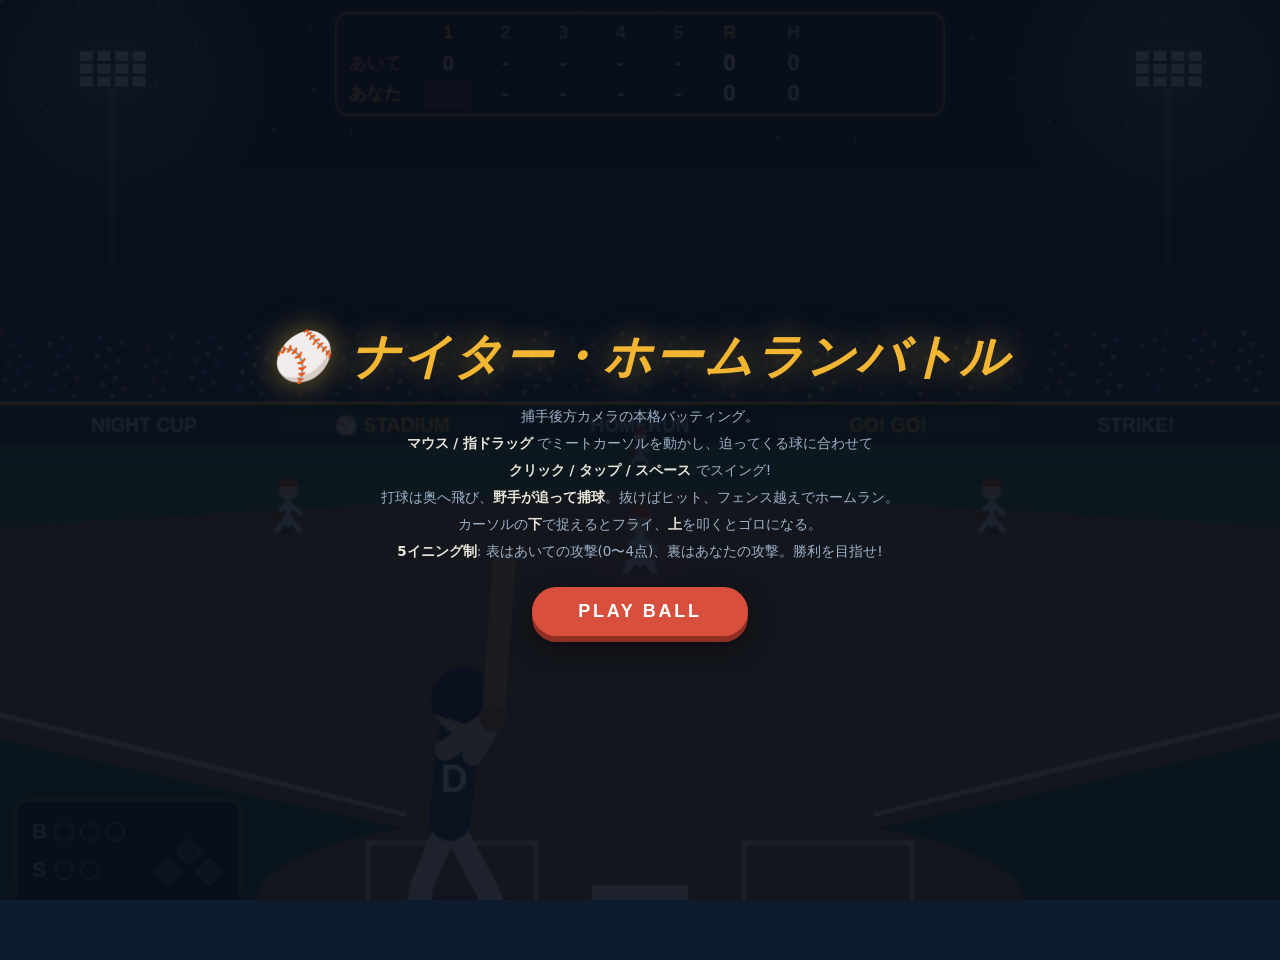
==== commit 7b7dc92f: "5イニングの試合形式に変更" ====
--- a/original.html
+++ b/original.html
@@ -15,27 +15,13 @@
   /* 全画面時(Fullscreen API / 疑似フルスクリーン共通) */
   #wrap:fullscreen,#wrap.fakefull{position:fixed;inset:0;width:100vw;height:100vh;background:var(--night);z-index:999;}
   #wrap:fullscreen canvas,#wrap.fakefull canvas{width:auto;height:auto;max-width:100vw;max-height:100vh;}
-  #fsBtn{position:absolute;right:12px;bottom:12px;z-index:8;
+  #fsBtn,#volBtn{position:absolute;bottom:12px;z-index:20;
     width:44px;height:44px;border-radius:10px;border:1px solid rgba(242,182,50,.5);
     background:rgba(6,12,22,.8);color:var(--gold);font-size:20px;cursor:pointer;
     display:flex;align-items:center;justify-content:center;transition:background .15s;}
-  #fsBtn:hover{background:rgba(20,32,52,.9);}
-  #hud{position:absolute;top:10px;left:50%;transform:translateX(-50%);
-    display:flex;gap:16px;align-items:center;background:rgba(6,12,22,.85);
-    border:1px solid rgba(242,182,50,.4);border-radius:10px;padding:7px 18px;
-    color:var(--ink);font-variant-numeric:tabular-nums;pointer-events:none;z-index:5;}
-  #hud .lbl{font-size:9px;letter-spacing:.16em;color:#9db2c8;}
-  #hud .val{font-size:20px;font-weight:800;color:var(--gold);line-height:1.1;}
-  #hud .box{text-align:center;}
-  .dots{display:flex;gap:4px;margin-top:4px;justify-content:center;}
-  .d{width:8px;height:8px;border-radius:50%;border:1px solid #9db2c8;}
-  .d.b.on{background:#4caf50;border-color:#4caf50;}
-  .d.s.on{background:var(--gold);border-color:var(--gold);}
-  .d.o.on{background:var(--red);border-color:var(--red);}
-  #bases{position:relative;width:34px;height:34px;margin-top:1px;}
-  #bases i{position:absolute;width:11px;height:11px;background:#2c3c54;border:1px solid #56708f;transform:rotate(45deg);}
-  #bases .b2{top:0;left:11px;} #bases .b3{top:11px;left:0;} #bases .b1{top:11px;left:22px;}
-  #bases i.on{background:var(--gold);border-color:var(--gold);box-shadow:0 0 6px var(--gold);}
+  #fsBtn{right:12px;}
+  #volBtn{right:64px;}
+  #fsBtn:hover,#volBtn:hover{background:rgba(20,32,52,.9);}
   #msg{position:absolute;top:26%;left:50%;transform:translate(-50%,-50%);
     font-size:min(11vw,68px);font-weight:900;letter-spacing:.05em;font-style:italic;
     color:var(--gold);text-shadow:0 0 24px rgba(242,182,50,.65),0 4px 0 rgba(0,0,0,.5);
@@ -67,16 +53,8 @@
 <body>
 <div id="wrap">
   <canvas id="cv" width="800" height="600"></canvas>
-  <div id="hud">
-    <div class="box"><div class="lbl">得点</div><div class="val" id="hScore">0</div></div>
-    <div class="box"><div class="lbl">HR</div><div class="val" id="hHR" style="color:var(--red)">0</div></div>
-    <div class="box"><div class="lbl">安打</div><div class="val" id="hHits" style="color:var(--blue)">0</div></div>
-    <div class="box"><div class="lbl">B</div><div class="dots" id="hBalls"><span class="d b"></span><span class="d b"></span><span class="d b"></span></div></div>
-    <div class="box"><div class="lbl">S</div><div class="dots" id="hStrikes"><span class="d s"></span><span class="d s"></span></div></div>
-    <div class="box"><div class="lbl">O</div><div class="dots" id="hOuts"><span class="d o"></span><span class="d o"></span><span class="d o"></span></div></div>
-    <div class="box"><div class="lbl">塁</div><div id="bases"><i class="b1"></i><i class="b2"></i><i class="b3"></i></div></div>
-  </div>
   <div id="msg"></div>
+  <button id="volBtn" title="音量">🔊</button>
   <button id="fsBtn" title="全画面表示">⛶</button>
   <div id="start">
     <h1>⚾ ナイター・ホームランバトル</h1>
@@ -85,12 +63,14 @@
       <b>マウス / 指ドラッグ</b> でミートカーソルを動かし、迫ってくる球に合わせて<br>
       <b>クリック / タップ / スペース</b> でスイング!<br>
       打球は奥へ飛び、<b>野手が追って捕球</b>。抜けばヒット、フェンス越えでホームラン。<br>
-      カーソルの<b>下</b>で捉えるとフライ、<b>上</b>を叩くとゴロになる。
+      カーソルの<b>下</b>で捉えるとフライ、<b>上</b>を叩くとゴロになる。<br>
+      <b>5イニング制</b>: 表はあいての攻撃(0〜4点)、裏はあなたの攻撃。勝利を目指せ!
     </div>
     <button class="btn" id="btnStart">PLAY BALL</button>
   </div>
   <div id="over">
-    <div class="final"><small>FINAL</small><span id="finalScore">0</span><small style="letter-spacing:.1em;margin-top:4px;">得点</small></div>
+    <h1 id="finalResult"></h1>
+    <div class="final"><small>FINAL</small><span id="finalScore">0</span></div>
     <div class="sub" id="finalDetail"></div>
     <button class="btn" id="btnRetry">もう一度</button>
   </div>
@@ -104,21 +84,23 @@
 const msgEl=$('msg');
 
 // ---------- Audio ----------
-let AC=null;
+let AC=null,VOL=1; // マスター音量 1 → .5 → 0(ミュート)
 function ac(){if(!AC)AC=new (window.AudioContext||window.webkitAudioContext)();return AC;}
 function beep(f,dur,type='square',vol=.15,slide=0){
+  if(VOL<=0)return;
   try{const a=ac(),o=a.createOscillator(),g=a.createGain();
   o.type=type;o.frequency.setValueAtTime(f,a.currentTime);
   if(slide)o.frequency.exponentialRampToValueAtTime(Math.max(30,f+slide),a.currentTime+dur);
-  g.gain.setValueAtTime(vol,a.currentTime);
+  g.gain.setValueAtTime(vol*VOL,a.currentTime);
   g.gain.exponentialRampToValueAtTime(.001,a.currentTime+dur);
   o.connect(g).connect(a.destination);o.start();o.stop(a.currentTime+dur);}catch(e){}
 }
 function crack(strong){beep(180,.08,'square',strong?.34:.24,-120);beep(900,.05,'triangle',.2,-500);}
-function crowd(){try{const a=ac(),len=a.sampleRate*1.4,buf=a.createBuffer(1,len,a.sampleRate),d=buf.getChannelData(0);
+function crowd(){if(VOL<=0)return;
+  try{const a=ac(),len=a.sampleRate*1.4,buf=a.createBuffer(1,len,a.sampleRate),d=buf.getChannelData(0);
   for(let i=0;i<len;i++)d[i]=(Math.random()*2-1)*(1-i/len)*.5;
   const s=a.createBufferSource(),g=a.createGain(),f=a.createBiquadFilter();
-  f.type='bandpass';f.frequency.value=900;f.Q.value=.6;g.gain.value=.35;
+  f.type='bandpass';f.frequency.value=900;f.Q.value=.6;g.gain.value=.35*VOL;
   s.buffer=buf;s.connect(f).connect(g).connect(a.destination);s.start();}catch(e){}}
 
 // ============================================================
@@ -172,6 +154,7 @@
 const G={
   state:'title',t:0,
   score:0,hr:0,hits:0,balls:0,strikes:0,outs:0,
+  inning:1,userIn:[0,0,0,0,0],cpuIn:[0,0,0,0,0],cpuHits:0,walkoffPending:false,
   bases:[false,false,false],
   viz:[], // 走者アニメ {v:塁パス位置0..4, targetV, run}
   scorePops:[], // 得点演出 {from,to,t}
@@ -218,18 +201,22 @@
 $('btnStart').onclick=()=>{$('start').style.display='none';ac();startGame();};
 $('btnRetry').onclick=()=>{$('over').style.display='none';startGame();};
 
+function genCpuInnings(){
+  // 各回0〜4点(0点が最も出やすい重み付き)
+  return [0,0,0,0,0].map(()=>{const r=Math.random();
+    return r<.45?0:r<.70?1:r<.85?2:r<.95?3:4;});
+}
+const INTRO_LEN=190; // 回替わり演出の長さ
 function startGame(){
+  const cpu=genCpuInnings();
   Object.assign(G,{score:0,hr:0,hits:0,balls:0,strikes:0,outs:0,speedMul:1,
+    inning:1,userIn:[0,0,0,0,0],cpuIn:cpu,
+    cpuHits:cpu.reduce((a,b)=>a+b,0)+(Math.random()*4|0),walkoffPending:false,
     bases:[false,false,false],viz:[],scorePops:[],particles:[],fireworks:[],fielders:makeFielders()});
-  updateHUD();toWindup();
-}
-function updateHUD(){
-  $('hScore').textContent=G.score;$('hHR').textContent=G.hr;$('hHits').textContent=G.hits;
-  [...$('hBalls').children].forEach((el,i)=>el.classList.toggle('on',i<G.balls));
-  [...$('hStrikes').children].forEach((el,i)=>el.classList.toggle('on',i<G.strikes));
-  [...$('hOuts').children].forEach((el,i)=>el.classList.toggle('on',i<G.outs));
-  ['b1','b2','b3'].forEach((c,i)=>document.querySelector('#bases .'+c).classList.toggle('on',G.bases[i]));
-}
+  updateHUD();
+  G.state='inning';G.t=0; // 1回表の演出から開始
+}
+function updateHUD(){/* 表示はすべてキャンバス描画(スコアボード+左下パネル)に移行 */}
 function showMsg(text,cls){
   msgEl.textContent=text;msgEl.classList.remove('show','hr','out');void msgEl.offsetWidth;
   if(cls)msgEl.classList.add(cls);msgEl.classList.add('show');
@@ -440,6 +427,8 @@
     if(r.base==='scored'&&!r.counted&&r.v>=3.999){
       r.counted=true;
       const from=G.score; G.score++;
+      G.userIn[G.inning-1]++;
+      if(G.inning===5&&userTotal()>G.cpuIn.reduce((a,b)=>a+b,0))G.walkoffPending=true; // サヨナラ
       G.scorePops.push({from,to:G.score,t:0});
       updateHUD();
       beep(720,.16,'sine',.18,260);
@@ -511,7 +500,7 @@
   showMsg(msg,cls);
   G.speedMul=Math.min(1.8,1+(G.hits+G.hr*2)*.045);
   updateHUD();
-  if(G.outs>=3){setTimeout(gameOver,1100);G.resultDelay=9999;return;}
+  if(G.outs>=3){G.state='result';G.resultDelay=9999;setTimeout(endInning,1100);return;}
   G.resultDelay=outcome==='hr'?95:70;
 }
 function ballOrStrikeAtPlate(){
@@ -523,15 +512,35 @@
   }
   if(G.strikes>=3){
     G.strikes=0;G.balls=0;G.outs++;showMsg('三振!','out');
-    if(G.outs>=3){updateHUD();setTimeout(gameOver,900);G.pitch=null;G.state='result';G.resultDelay=9999;return;}
+    if(G.outs>=3){updateHUD();G.pitch=null;G.state='result';G.resultDelay=9999;setTimeout(endInning,900);return;}
   }
   updateHUD();
   G.pitch=null;G.state='result';G.t=0;G.resultDelay=45;
 }
+function userTotal(){return G.userIn.reduce((a,b)=>a+b,0);}
+function cpuTotal(){return G.cpuIn.slice(0,G.inning).reduce((a,b)=>a+b,0);}
+function endInning(){
+  G.balls=0;G.strikes=0;G.outs=0;
+  G.bases=[false,false,false];G.viz=[];G.batterGone=false;
+  if(G.inning>=5){gameOver();return;}
+  G.inning++;updateHUD();
+  G.state='inning';G.t=0;
+  beep(520,.12,'sine',.12);
+}
 function gameOver(){
   G.state='over';
-  $('finalScore').textContent=G.score;
-  $('finalDetail').textContent=`安打 ${G.hits} / ホームラン ${G.hr} 本`;
+  const u=userTotal(),c=G.cpuIn.reduce((a,b)=>a+b,0);
+  const res=u>c?'勝利!!':u<c?'敗北…':'引き分け';
+  $('finalResult').textContent=res;
+  $('finalResult').style.color=u>c?'#f2b632':u<c?'#7ec8ff':'#e8e4d8';
+  $('finalScore').textContent=`${u} - ${c}`;
+  // ラインスコア表
+  let tbl='<table style="margin:8px auto;border-collapse:collapse;font-size:13px;">';
+  tbl+='<tr><td style="padding:3px 8px;"></td>'+[1,2,3,4,5].map(i=>`<td style="padding:3px 8px;color:#9db2c8;">${i}</td>`).join('')+'<td style="padding:3px 8px;color:#f2b632;font-weight:800;">R</td><td style="padding:3px 8px;color:#7ec8ff;font-weight:800;">H</td></tr>';
+  tbl+='<tr><td style="padding:3px 8px;color:#d94f3d;font-weight:700;">あいて</td>'+G.cpuIn.map(v=>`<td style="padding:3px 8px;">${v}</td>`).join('')+`<td style="padding:3px 8px;font-weight:800;">${c}</td><td style="padding:3px 8px;">${G.cpuHits}</td></tr>`;
+  tbl+='<tr><td style="padding:3px 8px;color:#f2b632;font-weight:700;">あなた</td>'+G.userIn.map(v=>`<td style="padding:3px 8px;">${v}</td>`).join('')+`<td style="padding:3px 8px;font-weight:800;">${u}</td><td style="padding:3px 8px;">${G.hits}</td></tr>`;
+  tbl+='</table>';
+  $('finalDetail').innerHTML=tbl+`<div>ホームラン ${G.hr} 本</div>`;
   $('over').style.display='flex';
 }
 function spawnFirework(){
@@ -642,6 +651,90 @@
   cx.strokeStyle='rgba(232,228,216,.75)';cx.lineWidth=3;
   cx.strokeRect(230,PLATE_Y-18,105,64);
   cx.strokeRect(465,PLATE_Y-18,105,64);
+}
+// 球場スコアボード: 画面上部中央に固定表示(1〜5回の得点 + R/H)
+function drawScoreboard(){
+  const bw=380,bh=64, x0=400-bw/2, y0=8;
+  cx.save();
+  cx.fillStyle='rgba(8,16,28,.9)';
+  cx.strokeStyle='rgba(242,182,50,.55)';cx.lineWidth=2;
+  cx.beginPath();
+  if(cx.roundRect)cx.roundRect(x0,y0,bw,bh,8);else cx.rect(x0,y0,bw,bh);
+  cx.fill();cx.stroke();
+  const colLbl=x0+52, colW=36, colR=x0+52+5*colW+14, colH=colR+40;
+  const rowY=[y0+13,y0+32,y0+51];
+  cx.textAlign='center';cx.textBaseline='middle';
+  // ヘッダー(現在の回は自チーム行のセルだけハイライト)
+  cx.font='bold 11px sans-serif';
+  for(let i=0;i<5;i++){
+    const cur=i===G.inning-1&&G.state!=='over';
+    if(cur){cx.fillStyle='rgba(242,182,50,.16)';cx.fillRect(colLbl+colW*i+2,rowY[2]-9,colW-4,18);}
+    cx.fillStyle=cur?'#f2b632':'#9db2c8';
+    cx.fillText(i+1,colLbl+colW*i+colW/2,rowY[0]);
+  }
+  cx.fillStyle='#f2b632';cx.fillText('R',colR,rowY[0]);
+  cx.fillStyle='#7ec8ff';cx.fillText('H',colH,rowY[0]);
+  // チーム行
+  const rows=[
+    {name:'あいて',color:'#e0776a',vals:G.cpuIn,
+     disp:i=>i<G.inning?G.cpuIn[i]:'-',
+     R:cpuTotal(),H:Math.min(G.cpuHits,cpuTotal()+3)},
+    {name:'あなた',color:'#f2b632',vals:G.userIn,
+     disp:i=>{
+       if(i<G.inning-1)return G.userIn[i];            // 終了した回は0も表示
+       if(i===G.inning-1)return G.userIn[i]>0?G.userIn[i]:''; // 攻撃中: 点が入るまで空欄
+       return '-';
+     },
+     R:userTotal(),H:G.hits},
+  ];
+  rows.forEach((r,ri)=>{
+    const y=rowY[ri+1];
+    cx.textAlign='left';cx.font='bold 11px sans-serif';
+    cx.fillStyle=r.color;cx.fillText(r.name,x0+8,y);
+    cx.textAlign='center';cx.font='bold 13px sans-serif';
+    cx.fillStyle='#e8e4d8';
+    for(let i=0;i<5;i++)cx.fillText(r.disp(i),colLbl+colW*i+colW/2,y);
+    cx.font='bold 14px sans-serif';
+    cx.fillStyle='#fff';cx.fillText(r.R,colR,y);
+    cx.fillStyle='#cfe3f5';cx.fillText(r.H,colH,y);
+  });
+  cx.restore();
+}
+// 画面左下: BSO+塁状況パネル
+function drawStatusPanel(){
+  const x0=10,y0=H-100,bw=140,bh=90;
+  cx.save();
+  cx.fillStyle='rgba(8,16,28,.85)';
+  cx.strokeStyle='rgba(242,182,50,.45)';cx.lineWidth=1.5;
+  cx.beginPath();
+  if(cx.roundRect)cx.roundRect(x0,y0,bw,bh,8);else cx.rect(x0,y0,bw,bh);
+  cx.fill();cx.stroke();
+  // BSOランプ
+  const rows=[
+    {lbl:'B',n:3,on:G.balls,c:'#4caf50'},
+    {lbl:'S',n:2,on:G.strikes,c:'#f2b632'},
+    {lbl:'O',n:2,on:G.outs,c:'#d94f3d'},
+  ];
+  cx.textBaseline='middle';cx.font='bold 13px sans-serif';cx.textAlign='left';
+  rows.forEach((r,i)=>{
+    const y=y0+20+i*24;
+    cx.fillStyle='#9db2c8';cx.fillText(r.lbl,x0+10,y);
+    for(let k=0;k<r.n;k++){
+      cx.beginPath();cx.arc(x0+30+k*16,y,5.5,0,7);
+      if(k<r.on){cx.fillStyle=r.c;cx.fill();}
+      else{cx.strokeStyle='rgba(157,178,200,.6)';cx.lineWidth=1.2;cx.stroke();}
+    }
+  });
+  // 塁状況ダイヤモンド(右側)
+  const dx=x0+108,dy=y0+45,ds=11,gap=13;
+  const basePos=[[dx+gap,dy],[dx,dy-gap],[dx-gap,dy]]; // 1塁(右),2塁(上),3塁(左)
+  for(let i=0;i<3;i++){
+    cx.save();cx.translate(basePos[i][0],basePos[i][1]);cx.rotate(Math.PI/4);
+    if(G.bases[i]){cx.fillStyle='#f2b632';cx.shadowColor='#f2b632';cx.shadowBlur=6;cx.fillRect(-ds/2,-ds/2,ds,ds);}
+    else{cx.fillStyle='#2c3c54';cx.fillRect(-ds/2,-ds/2,ds,ds);cx.strokeStyle='#56708f';cx.lineWidth=1;cx.strokeRect(-ds/2,-ds/2,ds,ds);}
+    cx.restore();
+  }
+  cx.restore();
 }
 // 野手(奥行きスケール付き)
 function drawFielder(fd){
@@ -889,16 +982,50 @@
     }
     drawHitBall();
     if(G.fly.judged){
-      if(G.t>(G.fly.outcome==='hr'?95:70)&&runnersSettled()&&G.scorePops.length===0&&G.outs<3&&G.resultDelay!==9999)toWindup();
+      if(G.t>(G.fly.outcome==='hr'?95:70)&&runnersSettled()&&G.scorePops.length===0){
+        if(G.walkoffPending){G.walkoffPending=false;showMsg('サヨナラ!','hr');setTimeout(gameOver,1200);G.state='result';G.resultDelay=9999;}
+        else if(G.outs<3&&G.resultDelay!==9999)toWindup();
+      }
     }
   }
   else if(G.state==='result'){
-    if(G.t>=G.resultDelay&&runnersSettled()&&G.scorePops.length===0&&G.outs<3)toWindup();
+    if(G.t>=G.resultDelay&&runnersSettled()&&G.scorePops.length===0){
+      if(G.walkoffPending){G.walkoffPending=false;showMsg('サヨナラ!','hr');setTimeout(gameOver,1200);G.resultDelay=9999;}
+      else if(G.outs<3)toWindup();
+    }
+  }
+  else if(G.state==='inning'){
+    // 回替わり演出: 「N回表 あいての攻撃 +X点」→「N回裏 あなたの攻撃」
+    const i=G.inning, cpuR=G.cpuIn[i-1];
+    cx.save();
+    cx.textAlign='center';cx.textBaseline='middle';
+    cx.globalAlpha=Math.min(1,G.t/14)*(G.t>INTRO_LEN-16?(INTRO_LEN-G.t)/16:1);
+    cx.font='italic 900 46px sans-serif';
+    cx.lineWidth=8;cx.strokeStyle='rgba(0,0,0,.55)';
+    if(G.t<INTRO_LEN*.55){
+      cx.strokeText(`${i}回表 あいての攻撃`,400,250);
+      cx.fillStyle='#d94f3d';cx.fillText(`${i}回表 あいての攻撃`,400,250);
+      cx.font='italic 900 36px sans-serif';
+      const rt=cpuR>0?`+${cpuR}点 献上…`:'無失点!';
+      cx.lineWidth=6;cx.strokeText(rt,400,306);
+      cx.fillStyle=cpuR>0?'#e8e4d8':'#7ec8ff';cx.fillText(rt,400,306);
+    }else{
+      cx.strokeText(`${i}回裏 あなたの攻撃`,400,270);
+      cx.fillStyle='#f2b632';cx.fillText(`${i}回裏 あなたの攻撃`,400,270);
+    }
+    cx.restore();cx.globalAlpha=1;
+    if(G.t>=INTRO_LEN){
+      // 5回表終了時点でリードしていたら裏を待たず勝利
+      if(G.inning===5&&userTotal()>G.cpuIn.reduce((a,b)=>a+b,0))gameOver();
+      else toWindup();
+    }
   }
   stepRunners();
 
   drawBatter();
   drawCursor();
+  drawScoreboard();
+  drawStatusPanel();
   if(G.swing>=0)G.swing++; // フォロースルーは次の打席まで維持
 
   G.particles=G.particles.filter(p=>{
@@ -984,6 +1111,15 @@
 });
 document.addEventListener('fullscreenchange',fit);
 addEventListener('resize',fit);fit();
+
+// ---------- 音量ボタン: 🔊100% → 🔉50% → 🔇ミュート ----------
+const volBtn=$('volBtn');
+volBtn.addEventListener('click',()=>{
+  VOL=VOL===1?0.5:VOL===0.5?0:1;
+  volBtn.textContent=VOL===1?'🔊':VOL===0.5?'🔉':'🔇';
+  volBtn.title=VOL===1?'音量: 大':VOL===0.5?'音量: 小':'ミュート';
+  if(VOL>0){ac();beep(600,.08,'sine',.15);} // 確認音
+});
 })();
 </script>
 </body>
